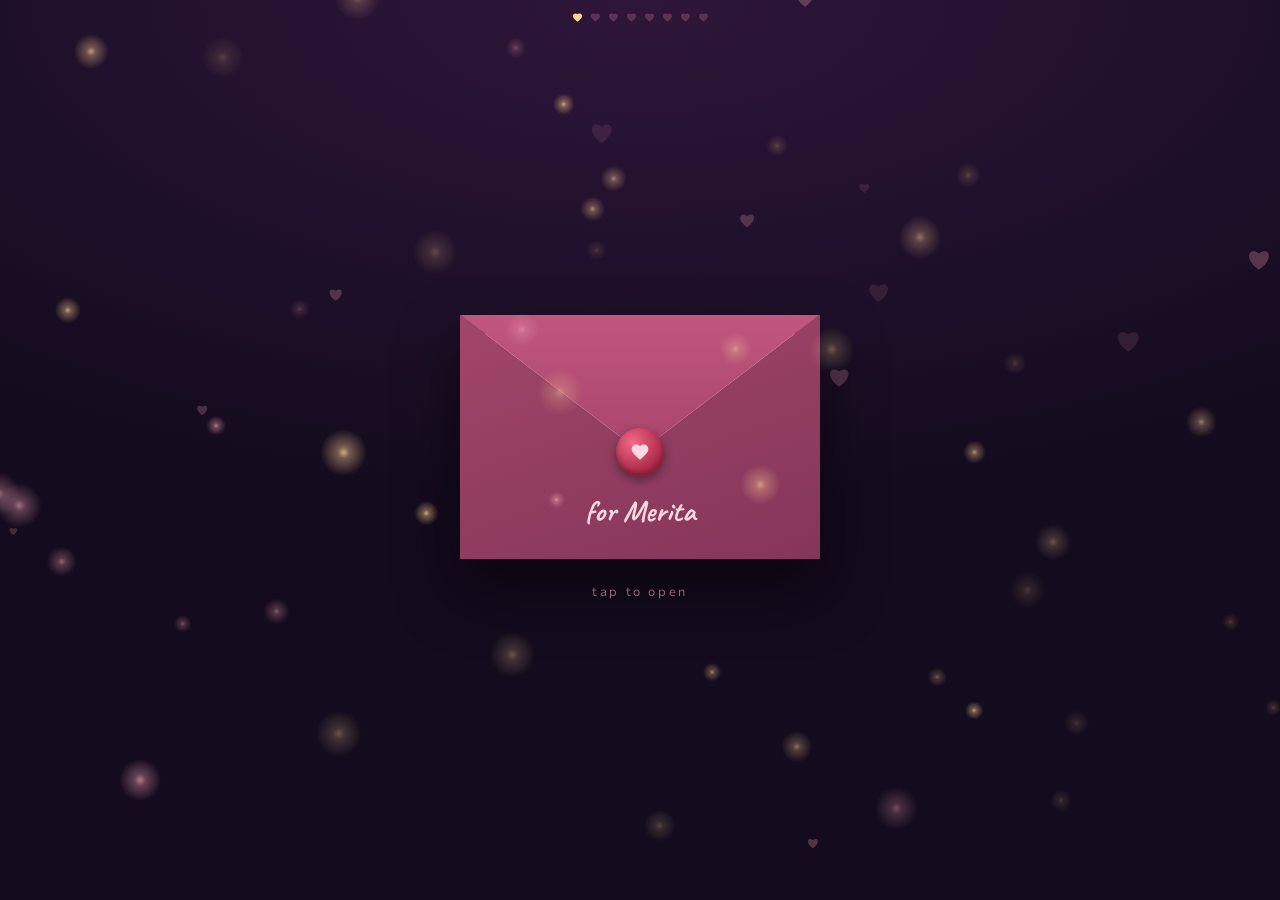
==== merita.html @ d9fd19e1 "Add /merita path with robots and crawler restrictions" ====
﻿<!doctype html>
<html lang="en">
<head>
  <meta charset="utf-8">
  <meta name="viewport" content="width=device-width,initial-scale=1,viewport-fit=cover">
  <meta name="robots" content="noindex, nofollow, noarchive, nosnippet, noimageindex">
  <meta name="googlebot" content="noindex, nofollow, noarchive, nosnippet, noimageindex">
<title>For Merita</title>
<meta name="claude:viewport-fit-sides" content="cover">
<link rel="preconnect" href="https://fonts.googleapis.com">
<link rel="preconnect" href="https://fonts.gstatic.com" crossorigin>
<link rel="stylesheet" href="https://fonts.googleapis.com/css2?family=Caveat:wght@500;700&family=Nunito:wght@400;600&family=Pinyon+Script&display=swap">
<style>
/* Layout: one full-height night stage with four cross-fading scenes (sealed envelope, handwritten letter, candle, heart of stars) under a single particle canvas. Committed to one dark look on purpose. */
:root{
  color-scheme: dark;
  --night:#140b1e;
  --plum:#2e1639;
  --rose:#f4a6ba;
  --wine:#8c3b5c;
  --blush:#fde9ec;
  --gold:#ffd493;
  --ember:#ff9a5c;
  --ink:#4b2742;
  --script:'Pinyon Script','Snell Roundhand','Apple Chancery',cursive;
  --hand:'Caveat','Segoe Print','Bradley Hand',cursive;
  --ui:'Nunito',system-ui,-apple-system,'Segoe UI',sans-serif;
}
*,*::before,*::after{box-sizing:border-box}
html,body{height:100%}
body{
  margin:0;overflow:hidden;
  background-color:var(--night);
  background-image:radial-gradient(120% 80% at 50% 0%,var(--plum),transparent 70%);
  color:var(--blush);font-family:var(--ui);
  padding-left:max(16px,env(safe-area-inset-left,0px));
  padding-right:max(16px,env(safe-area-inset-right,0px));
  -webkit-font-smoothing:antialiased;-webkit-tap-highlight-color:transparent;
}
.stage{position:relative;height:100%}
#sky{position:fixed;inset:0;width:100%;height:100%;pointer-events:none;z-index:5}

.scene{
  position:absolute;inset:0;z-index:2;display:flex;flex-direction:column;
  overflow-x:hidden;overflow-y:auto;
  opacity:0;visibility:hidden;transition:opacity .9s ease,visibility 0s .9s;
}
.scene.on{opacity:1;visibility:visible;transition:opacity .9s ease .25s,visibility 0s}
.wrap{margin:auto;width:100%;max-width:520px;display:flex;flex-direction:column;align-items:center;gap:24px;padding-block:44px 28px;text-align:center}

button{font:inherit;color:inherit}
.btn{
  font:600 15px var(--ui);letter-spacing:.06em;
  padding:14px 28px;border-radius:999px;cursor:pointer;
  border:1px solid var(--gold);background:rgba(255,212,147,.08);color:var(--gold);
  transition:background .25s,transform .25s;
}
.btn:hover{background:rgba(255,212,147,.2);transform:translateY(-1px)}
.btn:focus-visible,.env:focus-visible,.cake:focus-visible{outline:2px solid var(--rose);outline-offset:4px}
.hint{margin:0;font:400 13px var(--ui);letter-spacing:.2em;color:rgba(244,166,186,.8);animation:breathe 3s ease-in-out infinite}

/* ---------- scene 1: envelope ---------- */
.env{
  --w:min(80vw,360px);
  position:relative;width:var(--w);height:calc(var(--w)*.68);
  border:0;padding:0;background:none;cursor:pointer;
  perspective:900px;isolation:isolate;animation:bob 5s ease-in-out infinite;
}
.env>*{position:absolute;display:block}
.env-back{inset:0;background:#6e2a48;border-radius:6px;box-shadow:0 30px 60px rgba(0,0,0,.55)}
.env-paper{
  left:7%;right:7%;top:6%;bottom:6%;background:var(--blush);border-radius:4px;
  display:grid!important;place-items:center;
  transition:transform 1s cubic-bezier(.3,.7,.2,1) .55s;
}
.env-paper svg{width:30px;height:30px;fill:var(--rose);opacity:.8}
.env-pocket{inset:0;background:linear-gradient(160deg,#a14668,#84365a);clip-path:polygon(0 0,50% 56%,100% 0,100% 100%,0 100%)}
.env-flap{
  left:0;right:0;top:0;height:56%;z-index:3;
  background:linear-gradient(#c0577f,#a8446b);
  clip-path:polygon(0 0,100% 0,50% 100%);
  transform-origin:top;
  transition:transform .8s cubic-bezier(.5,0,.2,1),z-index 0s .4s;
}
.env .seal{
  left:50%;top:56%;width:48px;height:48px;margin:-24px 0 0 -24px;border-radius:50%;z-index:4;
  background:radial-gradient(circle at 35% 30%,#ef6a86,#a82547 70%);
  box-shadow:0 4px 10px rgba(0,0,0,.4),inset 0 -3px 5px rgba(0,0,0,.25);
  display:grid;place-items:center;animation:beat 2.2s ease-in-out infinite;
  transition:opacity .4s,scale .4s;
}
.seal svg{width:20px;height:20px;fill:#ffd9df}
.env .env-to{left:0;right:0;bottom:12%;z-index:4;text-align:center;font:700 30px var(--hand);color:#ffd9e1;transition:opacity .4s}
.env.open{animation:none}
.env.open .env-flap{transform:rotateX(180deg);z-index:-1}
.env.open .env-paper{transform:translateY(-62%)}
.env.open .seal{opacity:0;scale:.3;animation:none}
.env.open .env-to{opacity:0}

/* ---------- scene 2: letter ---------- */
.paper{
  position:relative;width:min(100%,470px);padding:36px 28px 30px;text-align:left;
  background:var(--blush);color:var(--ink);border-radius:3px;transform:rotate(-1.2deg);
  box-shadow:0 24px 60px rgba(0,0,0,.5),inset 0 0 60px rgba(244,166,186,.25);
}
.paper::before,.paper::after{content:"";position:absolute;top:-11px;width:76px;height:22px;background:rgba(244,166,186,.6)}
.paper::before{left:-8px;transform:rotate(-34deg)}
.paper::after{right:-8px;transform:rotate(34deg)}
.hb{margin:0;font:700 clamp(24px,6.5vw,30px) var(--hand);color:var(--wine)}
.name{margin:0 0 14px;font:400 clamp(58px,17vw,88px)/1.05 var(--script);color:var(--wine)}
.name span{display:inline-block;padding-right:.1em}
.line{margin:0 0 6px;font:500 clamp(21px,5.6vw,25px)/1.42 var(--hand)}
.sign{margin:14px 0 0;text-align:right;font:700 clamp(24px,6.4vw,29px) var(--hand);color:var(--wine)}
.on .hb{animation:ink 1s ease .3s both}
.on .name span{animation:wipe 2.2s ease .6s both}
.on .line{animation:ink .9s ease both;animation-delay:calc(2.2s + var(--i)*1s)}
.on .sign{animation:ink 1s ease both;animation-delay:calc(2.2s + var(--n)*1s)}
.on #toCake{animation:show 1s ease both;animation-delay:calc(3.4s + var(--n)*1s)}
.letter.skip,.letter.skip *{animation-duration:0s!important;animation-delay:0s!important}

/* ---------- lock screen, progress hearts, bunting, love meter, open-when letters ---------- */
.ttl.sm{font-size:clamp(34px,9.5vw,50px)}
.lockenv{width:min(54vw,190px);animation:bob 5s ease-in-out infinite;filter:drop-shadow(0 18px 24px rgba(0,0,0,.5))}
.lockenv svg{display:block;width:100%;height:auto;overflow:visible}
.lockenv .lseal{transform-box:fill-box;transform-origin:center;animation:beat 2.2s ease-in-out infinite}
.cd{display:grid;grid-template-columns:repeat(4,minmax(0,1fr));gap:10px;width:100%;max-width:400px}
.cd div{display:flex;flex-direction:column;align-items:center;gap:4px;padding:12px 4px 10px;border:1px solid rgba(255,212,147,.45);border-radius:10px;background:rgba(255,212,147,.06)}
.cd b{font:700 clamp(34px,10vw,46px)/1 var(--hand);color:var(--gold);font-variant-numeric:tabular-nums}
.cd b.pop{animation:pop .35s ease}
.cd small{font:600 10px var(--ui);letter-spacing:.22em;text-transform:uppercase;color:var(--rose)}
.on#s0 .cd{animation:rise 1s ease .6s both}
.on#s0 .sub2{animation:ink 1s ease .4s both}

.prog{position:fixed;left:0;right:0;top:calc(env(safe-area-inset-top,0px) + 12px);z-index:6;display:flex;justify-content:center;gap:7px;pointer-events:none}
.prog svg{width:11px;height:11px;fill:rgba(244,166,186,.22);transition:fill .5s}
.prog svg.done{fill:var(--rose)}
.prog svg.cur{fill:var(--gold);animation:beat 1.8s ease-in-out infinite}

.bunting{position:relative;display:flex;justify-content:center;width:100%;padding-top:6px}
.bunting::before{content:"";position:absolute;left:4%;right:4%;top:6px;height:1px;background:rgba(253,233,236,.4)}
.bunting span{
  width:min(6.2vw,30px);aspect-ratio:.9;display:grid;place-items:start center;padding-top:3px;
  font:700 clamp(11px,3vw,15px) var(--ui);color:var(--night);
  clip-path:polygon(0 0,100% 0,50% 100%);transform-origin:50% 0;
}
.bunting span:nth-child(3n+1){background:#f4a6ba}
.bunting span:nth-child(3n+2){background:#ffd493}
.bunting span:nth-child(3n){background:#e9708f}
.bunting span.sp{width:min(3vw,14px);background:none!important}
.on .bunting span{animation:drop .8s ease both,sway 4s ease-in-out infinite;animation-delay:calc(var(--i)*.07s),calc(var(--i)*-.3s)}

.meter{width:min(58vw,230px);border:0;background:none;padding:0;cursor:pointer;touch-action:none;user-select:none;-webkit-user-select:none;-webkit-touch-callout:none}
.meter:focus-visible,.mini:focus-visible,.dcard:focus-visible{outline:2px solid var(--rose);outline-offset:4px}
.meter svg{display:block;width:100%;height:auto;filter:drop-shadow(0 0 18px rgba(244,166,186,.35));animation:beat 2.4s ease-in-out infinite}
.meter.hold svg{animation:beat .5s ease-in-out infinite;filter:drop-shadow(0 0 30px rgba(244,166,186,.7))}
.pct{margin:0;font:700 clamp(40px,12vw,52px)/1 var(--hand);color:var(--gold);font-variant-numeric:tabular-nums}
#to8,#to7b{animation:show 1s ease both}

.letters{display:flex;flex-wrap:wrap;gap:14px;justify-content:center;width:100%;padding-top:min(22vw,90px)}
.mini{display:flex;flex-direction:column;align-items:center;gap:12px;width:min(54vw,210px);border:0;background:none;padding:0;cursor:pointer;perspective:600px}
.mini .e{position:relative;display:block;width:100%;aspect-ratio:1.4;background:#8c3b5c;border-radius:4px;box-shadow:0 10px 22px rgba(0,0,0,.45);animation:wob 3.4s ease-in-out infinite;animation-delay:calc(var(--k)*.5s)}
.mini.open .e{animation:none}
.mini .e::before{content:"";position:absolute;inset:0;border-radius:4px;background:linear-gradient(160deg,#a14668,#84365a);clip-path:polygon(0 0,50% 55%,100% 0,100% 100%,0 100%)}
.mini .fl{position:absolute;left:0;right:0;top:0;height:55%;background:#c0577f;clip-path:polygon(0 0,100% 0,50% 100%);transform-origin:top;transition:transform .6s ease;z-index:1}
.mini .fl::after{content:"";position:absolute;left:50%;top:70%;width:22px;height:22px;margin-left:-11px;border-radius:50%;background:#e04669}
.mini.open .fl{transform:rotateX(180deg);z-index:-1}
.mini .lb{font:700 clamp(24px,6.6vw,30px)/1.1 var(--hand);color:var(--rose);text-align:center}
.mini.open .lb{color:var(--gold)}
.note{width:min(100%,420px);min-height:96px;display:grid;place-items:center;padding:18px 20px;background:var(--blush);color:var(--ink);border-radius:3px;font:700 clamp(21px,5.6vw,25px)/1.3 var(--hand);transform:rotate(-1deg);box-shadow:0 16px 36px rgba(0,0,0,.4);transition:opacity .35s ease}
.note.off{opacity:0}

.doodle{display:block;width:34px;margin:6px 0 0 auto}
.doodle path{fill:none;stroke:var(--wine);stroke-width:2;stroke-linecap:round;stroke-linejoin:round;stroke-dasharray:1;stroke-dashoffset:1}
.on .doodle path{animation:draw 1.6s ease both;animation-delay:calc(3s + var(--n)*1s)}

@keyframes pop{40%{transform:scale(1.18)}}
@keyframes draw{to{stroke-dashoffset:0}}
@keyframes drop{from{opacity:0;translate:0 -26px}to{opacity:1;translate:0 0}}
@keyframes sway{0%,100%{transform:rotate(-5deg)}50%{transform:rotate(5deg)}}

/* ---------- scene 6: reasons deck ---------- */
.ttl{margin:0;font:400 clamp(40px,11vw,58px)/1.1 var(--script);color:var(--blush);text-shadow:0 0 24px rgba(244,166,186,.5);text-wrap:balance}
.on .ttl{animation:ink 1s ease .2s both}
.deck{position:relative;width:min(82vw,330px);height:min(54vw,210px);min-height:180px}
.dcard{
  position:absolute;inset:0;display:grid;place-items:center;padding:24px;border:0;cursor:pointer;text-align:center;
  background:var(--blush);color:var(--ink);border-radius:6px;box-shadow:0 14px 34px rgba(0,0,0,.45);
  font:700 clamp(24px,6.6vw,30px)/1.25 var(--hand);
  transform:rotate(var(--r));transition:transform .7s cubic-bezier(.4,.1,.3,1),opacity .7s ease;
}
.dcard small{position:absolute;top:12px;left:16px;font:600 12px var(--ui);letter-spacing:.18em;color:var(--wine)}
.dcard.gone{transform:translate(130%,-12%) rotate(26deg);opacity:0;pointer-events:none}
#to7{animation:show 1s ease both}
.sub2{margin:0;font:500 clamp(22px,6vw,26px) var(--hand);color:var(--rose)}

/* ---------- scene 3: candle ---------- */
.warm{position:absolute;inset:0;z-index:-1;pointer-events:none;background:radial-gradient(circle at 50% 50%,rgba(255,190,110,.2),transparent 55%);transition:opacity 1.6s ease}
#s3.out .warm{opacity:0}
.msg{display:grid}
.msg>*{grid-area:1/1;margin:0;transition:opacity .9s ease}
.msg .t1{font:700 clamp(34px,9vw,44px) var(--hand);color:var(--blush)}
.msg .t2{font:700 clamp(30px,8vw,38px) var(--hand);color:var(--gold);opacity:0}
#s3.out .t1{opacity:0}
#s3.out .t2{opacity:1}
.cake{width:min(62vw,250px);border:0;padding:0;background:none;cursor:pointer;display:block}
.cake svg{display:block;width:100%;height:auto;overflow:visible}
.glow{transform-box:fill-box;transform-origin:center;animation:glowp 2.4s ease-in-out infinite;transition:opacity .5s}
.flame{transform-box:fill-box;transform-origin:50% 100%;animation:flick 1.3s ease-in-out infinite}
#s3.out .flame{animation:none;transform:scale(0);opacity:0;transition:transform .35s ease-in,opacity .35s}
#s3.out .glow{opacity:0;animation:none}
.smoke circle{opacity:0;transform-box:fill-box;transform-origin:center}
#s3.out .smoke circle{animation:smoke 2.2s ease-out forwards}
#s3.out .smoke circle:nth-child(2){animation-delay:.3s}
#s3.out .smoke circle:nth-child(3){animation-delay:.6s}
#s3.out .hint{opacity:0;animation:none}

/* ---------- scene 4: heart of stars ---------- */
.heart-space{width:100%;height:min(44vh,340px)}
.big{margin:0;font:400 clamp(46px,13vw,78px)/1.1 var(--script);color:var(--blush);text-shadow:0 0 28px rgba(244,166,186,.55);text-wrap:balance}
.sub{margin:0;font:700 clamp(26px,7vw,34px) var(--hand);color:var(--gold)}
.on .big{animation:ink 1.8s ease 4s both}
.on .sub{animation:ink 1.6s ease 5.2s both}
.on #more{animation:show 1.2s ease 6.4s both}

/* ---------- scene 5: night show ---------- */
#s5 .wrap{margin:auto auto 7vh}
#s5 .finale{
  background:linear-gradient(100deg,var(--rose) 0%,var(--blush) 30%,var(--gold) 50%,var(--blush) 70%,var(--rose) 100%);
  background-size:250% 100%;-webkit-background-clip:text;background-clip:text;
  color:transparent;-webkit-text-fill-color:transparent;text-shadow:none;
  filter:drop-shadow(0 0 18px rgba(244,166,186,.5));
}
.on#s5 .finale{animation:rise 1.6s ease .4s both,sheen 6s linear 2s infinite}
.on#s5 .sub{animation-delay:1.6s}
.moon{
  position:absolute;top:max(4vh,20px);right:max(8vw,24px);
  width:clamp(56px,15vw,86px);aspect-ratio:1;border-radius:50%;
  box-shadow:-12px 5px 0 0 var(--blush);
  filter:drop-shadow(0 0 16px rgba(253,233,236,.55));
  animation:drift 8s ease-in-out infinite;
}
.wish{margin:0;min-height:1.5em;font:500 clamp(22px,6vw,28px) var(--hand);color:var(--rose);transition:opacity .8s ease}
.wish.off{opacity:0}
@keyframes drift{50%{transform:translateY(8px) rotate(-3deg)}}

@keyframes rise{from{opacity:0;transform:translateY(10px)}to{opacity:1;transform:none}}
@keyframes sheen{from{background-position:100% 0}to{background-position:-150% 0}}
@keyframes wob{50%{transform:rotate(-2.5deg) translateY(-4px)}}
@keyframes bob{50%{transform:translateY(-8px) rotate(.5deg)}}
@keyframes beat{0%,100%{transform:scale(1)}15%{transform:scale(1.16)}30%{transform:scale(1)}45%{transform:scale(1.1)}}
@keyframes breathe{50%{opacity:.4}}
@keyframes ink{from{opacity:0;transform:translateY(8px);filter:blur(3px)}to{opacity:1;transform:none;filter:none}}
@keyframes show{from{opacity:0;visibility:hidden;transform:translateY(8px)}to{opacity:1;visibility:visible;transform:none}}
@keyframes wipe{from{clip-path:inset(-25% 100% -25% -5%)}to{clip-path:inset(-25% -10% -25% -5%)}}
@keyframes flick{0%,100%{transform:scale(1,1) rotate(-1.5deg)}25%{transform:scale(.94,1.07) rotate(2deg)}50%{transform:scale(1.04,.96) rotate(-2deg)}75%{transform:scale(.96,1.05) rotate(1deg)}}
@keyframes glowp{50%{opacity:.7;transform:scale(1.07)}}
@keyframes smoke{from{opacity:.5;transform:translateY(0) scale(.6)}to{opacity:0;transform:translateY(-80px) scale(2.2)}}

@media (prefers-reduced-motion:reduce){
  *,*::before,*::after{animation-duration:.01ms!important;animation-delay:0s!important;animation-iteration-count:1!important;transition-duration:.01ms!important;transition-delay:0s!important}
}
</style>
</head>
<body>

<div class="stage">
  <canvas id="sky"></canvas>
  <div class="prog" id="prog" aria-hidden="true" hidden></div>

  <!-- 0. locked until Mangsir 10 -->
  <section class="scene" id="s0">
    <div class="wrap">
      <div class="lockenv" aria-hidden="true">
        <svg viewBox="0 0 200 140">
          <rect x="6" y="14" width="188" height="116" rx="8" fill="#6e2a48"/>
          <path d="M6 22L100 86L194 22V122a8 8 0 0 1-8 8H14a8 8 0 0 1-8-8Z" fill="#8a3558"/>
          <path d="M6 22Q6 14 14 14H186Q194 14 194 22L100 86Z" fill="#b34a72"/>
          <g class="lseal">
            <circle cx="100" cy="82" r="17" fill="#d93a63"/>
            <path transform="translate(88 70)" fill="#ffd9df" d="M12 21.35l-1.45-1.32C5.4 15.36 2 12.28 2 8.5 2 5.42 4.42 3 7.5 3c1.74 0 3.41.81 4.5 2.09C13.09 3.81 14.76 3 16.5 3 19.58 3 22 5.42 22 8.5c0 3.78-3.4 6.86-8.55 11.54L12 21.35z"/>
          </g>
        </svg>
      </div>
      <h1 class="ttl sm" id="lockTitle">Something is waiting for you, Merita</h1>
      <div class="cd" role="timer" aria-label="Time until it opens">
        <div><b id="cdD">0</b><small>days</small></div>
        <div><b id="cdH">00</b><small>hours</small></div>
        <div><b id="cdM">00</b><small>minutes</small></div>
        <div><b id="cdS">00</b><small>seconds</small></div>
      </div>
    </div>
  </section>

  <!-- 1. sealed envelope -->
  <section class="scene" id="s1">
    <div class="wrap">
      <button class="env" id="env" type="button" aria-label="Open the letter for Merita">
        <span class="env-back"></span>
        <span class="env-paper"><svg viewBox="0 0 24 24" aria-hidden="true"><path d="M12 21.35l-1.45-1.32C5.4 15.36 2 12.28 2 8.5 2 5.42 4.42 3 7.5 3c1.74 0 3.41.81 4.5 2.09C13.09 3.81 14.76 3 16.5 3 19.58 3 22 5.42 22 8.5c0 3.78-3.4 6.86-8.55 11.54L12 21.35z"/></svg></span>
        <span class="env-pocket"></span>
        <span class="env-flap"></span>
        <span class="seal"><svg viewBox="0 0 24 24" aria-hidden="true"><path d="M12 21.35l-1.45-1.32C5.4 15.36 2 12.28 2 8.5 2 5.42 4.42 3 7.5 3c1.74 0 3.41.81 4.5 2.09C13.09 3.81 14.76 3 16.5 3 19.58 3 22 5.42 22 8.5c0 3.78-3.4 6.86-8.55 11.54L12 21.35z"/></svg></span>
        <span class="env-to">for Merita</span>
      </button>
      <p class="hint">tap to open</p>
    </div>
  </section>

  <!-- 2. handwritten letter -->
  <section class="scene" id="s2">
    <div class="wrap letter" id="letter">
      <article class="paper" id="paper">
        <p class="hb">Happy birthday,</p>
        <h1 class="name"><span>Merita</span></h1>
        <div id="lines"></div>
        <p class="sign" id="sign"></p>
        <svg class="doodle" viewBox="0 0 40 36" aria-hidden="true"><path pathLength="1" d="M20 33C5 22 2 12 8 7C13 3 19 6 20 11C21 6 27 3 32 7C38 12 35 22 20 33Z"/></svg>
      </article>
      <button class="btn" id="toCake" type="button">there's more</button>
    </div>
  </section>

  <!-- 2b. reasons deck -->
  <section class="scene" id="s6">
    <div class="wrap">
      <h2 class="ttl">Reasons I love you</h2>
      <div class="deck" id="deck"></div>
      <p class="hint" id="deckHint">tap the card</p>
      <button class="btn" id="to7" type="button" hidden>keep going</button>
    </div>
  </section>

  <!-- 2b-2. love meter -->
  <section class="scene" id="s9">
    <div class="wrap">
      <h2 class="ttl">How much do I love you?</h2>
      <button class="meter" id="meter" type="button" aria-label="Press and hold to measure">
        <svg viewBox="0 0 24 24" aria-hidden="true">
          <defs><clipPath id="hclip"><path d="M12 21.35l-1.45-1.32C5.4 15.36 2 12.28 2 8.5 2 5.42 4.42 3 7.5 3c1.74 0 3.41.81 4.5 2.09C13.09 3.81 14.76 3 16.5 3 19.58 3 22 5.42 22 8.5c0 3.78-3.4 6.86-8.55 11.54L12 21.35z"/></clipPath></defs>
          <path fill="rgba(244,166,186,.12)" d="M12 21.35l-1.45-1.32C5.4 15.36 2 12.28 2 8.5 2 5.42 4.42 3 7.5 3c1.74 0 3.41.81 4.5 2.09C13.09 3.81 14.76 3 16.5 3 19.58 3 22 5.42 22 8.5c0 3.78-3.4 6.86-8.55 11.54L12 21.35z"/>
          <rect id="mFill" x="0" y="21.6" width="24" height="24" fill="#e9708f" clip-path="url(#hclip)"/>
          <path fill="none" stroke="#ffd493" stroke-width=".4" d="M12 21.35l-1.45-1.32C5.4 15.36 2 12.28 2 8.5 2 5.42 4.42 3 7.5 3c1.74 0 3.41.81 4.5 2.09C13.09 3.81 14.76 3 16.5 3 19.58 3 22 5.42 22 8.5c0 3.78-3.4 6.86-8.55 11.54L12 21.35z"/>
        </svg>
      </button>
      <p class="pct" id="pct">0%</p>
      <p class="hint" id="mHint">press and hold the heart</p>
      <button class="btn" id="to8" type="button" hidden>keep going</button>
    </div>
  </section>

  <!-- 2b-3. open when letters -->
  <section class="scene" id="s8">
    <div class="wrap">
      <h2 class="ttl">Open when…</h2>
      <div class="letters" id="letters"></div>
      <p class="hint" id="oHint">tap the envelope</p>
      <p class="note" id="note" hidden></p>
      <button class="btn" id="to7b" type="button" hidden>make a wish</button>
    </div>
  </section>


  <!-- 3. candle -->
  <section class="scene" id="s3">
    <div class="warm"></div>
    <div class="wrap">
      <div class="bunting" id="bunting" aria-hidden="true"></div>
      <div class="msg" aria-live="polite">
        <p class="t1">Make a wish, Merita.</p>
        <p class="t2">May every bit of it come true.</p>
      </div>
      <button class="cake" id="cake" type="button" aria-label="Blow out the candle">
        <svg viewBox="0 0 240 270" aria-hidden="true">
          <defs>
            <radialGradient id="glow"><stop offset="0" stop-color="#ffd493" stop-opacity=".9"/><stop offset=".4" stop-color="#ff9a5c" stop-opacity=".35"/><stop offset="1" stop-color="#ff9a5c" stop-opacity="0"/></radialGradient>
            <linearGradient id="flameg" x1="0" y1="1" x2="0" y2="0"><stop offset="0" stop-color="#ff9a5c"/><stop offset=".6" stop-color="#ffd493"/><stop offset="1" stop-color="#fff3d1"/></linearGradient>
          </defs>
          <circle class="glow" cx="120" cy="40" r="46" fill="url(#glow)"/>
          <ellipse cx="120" cy="246" rx="106" ry="13" fill="#fde9ec" opacity=".92"/>
          <rect x="32" y="164" width="176" height="76" rx="12" fill="#e5809e"/>
          <rect x="32" y="206" width="176" height="9" fill="#b85378"/>
          <g fill="#fde9ec">
            <circle cx="46" cy="228" r="2.6"/><circle cx="62" cy="228" r="2.6"/><circle cx="78" cy="228" r="2.6"/><circle cx="94" cy="228" r="2.6"/><circle cx="110" cy="228" r="2.6"/>
            <circle cx="126" cy="228" r="2.6"/><circle cx="142" cy="228" r="2.6"/><circle cx="158" cy="228" r="2.6"/><circle cx="174" cy="228" r="2.6"/><circle cx="190" cy="228" r="2.6"/>
          </g>
          <rect x="32" y="158" width="176" height="10" fill="#fde9ec"/>
          <g fill="#fde9ec">
            <circle cx="41" cy="168" r="9"/><circle cx="59" cy="168" r="9"/><circle cx="77" cy="168" r="9"/><circle cx="95" cy="168" r="9"/><circle cx="113" cy="168" r="9"/>
            <circle cx="131" cy="168" r="9"/><circle cx="149" cy="168" r="9"/><circle cx="167" cy="168" r="9"/><circle cx="185" cy="168" r="9"/><circle cx="203" cy="168" r="9"/>
          </g>
          <rect x="60" y="112" width="120" height="54" rx="10" fill="#f6b9c9"/>
          <rect x="60" y="108" width="120" height="8" fill="#fde9ec"/>
          <g fill="#fde9ec">
            <circle cx="68" cy="116" r="8"/><circle cx="84" cy="116" r="8"/><circle cx="100" cy="116" r="8"/><circle cx="116" cy="116" r="8"/>
            <circle cx="132" cy="116" r="8"/><circle cx="148" cy="116" r="8"/><circle cx="164" cy="116" r="8"/>
          </g>
          <rect x="113" y="64" width="14" height="46" rx="3" fill="#ffd493"/>
          <g fill="#f4a6ba"><rect x="113" y="74" width="14" height="5"/><rect x="113" y="86" width="14" height="5"/><rect x="113" y="98" width="14" height="5"/></g>
          <rect x="119" y="58" width="2" height="8" fill="#4b2742"/>
          <g class="flame" id="flame">
            <path d="M120 20C128 32 131 44 120 57C109 44 112 32 120 20Z" fill="url(#flameg)"/>
            <path d="M120 36C124 43 124 50 120 55C116 50 116 43 120 36Z" fill="#fff6df"/>
          </g>
          <g class="smoke" fill="#fde9ec"><circle cx="118" cy="50" r="5"/><circle cx="123" cy="48" r="4"/><circle cx="120" cy="52" r="6"/></g>
        </svg>
      </button>
      <p class="hint">tap the flame to blow it out</p>
    </div>
  </section>

  <!-- 4. heart of stars -->
  <section class="scene" id="s4">
    <div class="wrap">
      <div class="heart-space" aria-hidden="true"></div>
      <h2 class="big">Happy Birthday, Merita</h2>
      <p class="sub">I love you, always.</p>
      <button class="btn" id="more" type="button">one more surprise</button>
    </div>
  </section>

  <!-- 5. night show -->
  <section class="scene" id="s5">
    <div class="moon" aria-hidden="true"></div>
    <div class="wrap">
      <h2 class="big finale">Merita</h2>
      <p class="sub">Here's to another year of you.</p>
      <p class="wish off" id="wish" aria-live="polite"></p>
      <p class="hint">tap the sky</p>
    </div>
  </section>
</div>

<script>
(function () {
  /* Edit the words here. */
  var FROM = 'Narayan';
  var LETTER = [
    'Today is all yours: every candle, every slice, every wish.',
    'You make ordinary days feel like something I want to keep.',
    'Thank you for your smile, your patience, and for being so completely you.',
    "I hope this year is gentle with you and gives you everything you've been hoping for.",
    "I'd choose this ordinary, wonderful us a thousand times over.",
    "I'm really glad it's you."
  ];

  var $ = function (s) { return document.querySelector(s); };
  var reduce = window.matchMedia && matchMedia('(prefers-reduced-motion: reduce)').matches;
  var scenes = Array.prototype.slice.call(document.querySelectorAll('.scene'));
  var timers = [];
  function later(fn, ms) { timers.push(setTimeout(fn, ms)); }
  function clearT() { timers.forEach(clearTimeout); timers = []; }

  /* letter text */
  var linesEl = $('#lines');
  LETTER.forEach(function (t, i) {
    var p = document.createElement('p');
    p.className = 'line';
    p.style.setProperty('--i', i);
    p.textContent = t;
    linesEl.appendChild(p);
  });
  $('#sign').textContent = 'with all my love, ' + FROM;
  $('#letter').style.setProperty('--n', LETTER.length);
  $('#paper').addEventListener('click', function () { $('#letter').classList.add('skip'); });

  /* ---------- canvas ---------- */
  var cv = $('#sky'), cx = cv.getContext('2d');
  var W = 0, H = 0, DPR = 1;
  var flies = [], bits = [], con = null, ahearts = [];
  var PALETTE = ['#f4a6ba', '#fde9ec', '#ffd493', '#e9708f', '#ff9a5c'];

  function sprite(rgb) {
    var c = document.createElement('canvas'); c.width = c.height = 64;
    var g = c.getContext('2d'), gr = g.createRadialGradient(32, 32, 0, 32, 32, 32);
    gr.addColorStop(0, 'rgba(' + rgb + ',1)');
    gr.addColorStop(0.25, 'rgba(' + rgb + ',.5)');
    gr.addColorStop(1, 'rgba(' + rgb + ',0)');
    g.fillStyle = gr; g.fillRect(0, 0, 64, 64);
    return c;
  }
  var goldSpr = sprite('255,212,147'), roseSpr = sprite('244,166,186');

  function resize() {
    DPR = Math.min(window.devicePixelRatio || 1, 2);
    W = window.innerWidth; H = window.innerHeight;
    cv.width = Math.round(W * DPR); cv.height = Math.round(H * DPR);
    cx.setTransform(DPR, 0, 0, DPR, 0, 0);
  }
  function initFlies() {
    ahearts = [];
    for (var h = 0; h < (reduce ? 4 : 12); h++) {
      ahearts.push({
        x: Math.random() * W, y: Math.random() * H, s: 5 + Math.random() * 9,
        v: 0.25 + Math.random() * 0.4, a: 0.1 + Math.random() * 0.18, ph: Math.random() * 6.28
      });
    }
    flies = [];
    var n = reduce ? 14 : Math.round(Math.min(46, (W * H) / 16000));
    for (var i = 0; i < n; i++) {
      flies.push({
        x: Math.random() * W, y: Math.random() * H, r: 1.2 + Math.random() * 2.2,
        vx: (Math.random() - 0.5) * 0.15, vy: -0.05 - Math.random() * 0.2,
        ph: Math.random() * 6.28, sp: 0.4 + Math.random() * 0.9,
        spr: Math.random() < 0.7 ? goldSpr : roseSpr
      });
    }
  }

  function burst(x, y, n, kind) {
    for (var i = 0; i < n; i++) {
      var a = Math.random() * Math.PI * 2, sp = 2 + Math.random() * 5;
      bits.push({
        x: x, y: y, vx: Math.cos(a) * sp, vy: Math.sin(a) * sp - 3,
        rot: Math.random() * 6.28, vr: (Math.random() - 0.5) * 0.2,
        s: 6 + Math.random() * 9, life: 0, max: 140 + Math.random() * 100,
        kind: kind || (Math.random() < 0.45 ? 'heart' : 'petal'),
        col: PALETTE[Math.floor(Math.random() * PALETTE.length)],
        sway: Math.random() * 6.28
      });
    }
  }
  function heartPath(s) {
    cx.beginPath();
    cx.moveTo(0, s * 0.9);
    cx.bezierCurveTo(-s * 1.2, s * 0.1, -s * 0.8, -s * 0.9, 0, -s * 0.35);
    cx.bezierCurveTo(s * 0.8, -s * 0.9, s * 1.2, s * 0.1, 0, s * 0.9);
    cx.closePath();
  }
  function drawBits(dt) {
    for (var i = bits.length - 1; i >= 0; i--) {
      var b = bits[i]; b.life += dt;
      if (b.life > b.max) { bits.splice(i, 1); continue; }
      b.vx *= Math.pow(0.985, dt); b.vy += 0.07 * dt; if (b.vy > 2.2) b.vy = 2.2;
      b.x += (b.vx + Math.sin(b.life * 0.05 + b.sway) * 0.5) * dt;
      b.y += b.vy * dt; b.rot += b.vr * dt;
      var f = b.life / b.max, a = f > 0.7 ? 1 - (f - 0.7) / 0.3 : 1;
      cx.save(); cx.globalAlpha = Math.max(0, a);
      cx.translate(b.x, b.y); cx.rotate(b.rot); cx.fillStyle = b.col;
      if (b.kind === 'heart') heartPath(b.s * 0.8);
      else if (b.kind === 'conf') { cx.beginPath(); cx.rect(-b.s * 0.3, -b.s * 0.5, b.s * 0.6, b.s); }
      else { cx.beginPath(); cx.ellipse(0, 0, b.s * 0.5, b.s, 0, 0, 6.2832); }
      cx.fill(); cx.restore();
    }
  }

  /* heart constellation */
  var N = 30, STEP = 0.11;
  function clamp(v) { return v < 0 ? 0 : v > 1 ? 1 : v; }
  function layoutCon() {
    var el = $('.heart-space'); if (!el || !con) return;
    var r = el.getBoundingClientRect(), pts = [], i;
    for (i = 0; i < N; i++) {
      var th = (i / N) * Math.PI * 2;
      pts.push([16 * Math.pow(Math.sin(th), 3),
        -(13 * Math.cos(th) - 5 * Math.cos(2 * th) - 2 * Math.cos(3 * th) - Math.cos(4 * th))]);
    }
    var minx = 1e9, maxx = -1e9, miny = 1e9, maxy = -1e9;
    pts.forEach(function (p) {
      minx = Math.min(minx, p[0]); maxx = Math.max(maxx, p[0]);
      miny = Math.min(miny, p[1]); maxy = Math.max(maxy, p[1]);
    });
    var sc = Math.min(r.width / (maxx - minx), r.height / (maxy - miny)) * 0.9;
    var cxm = r.left + r.width / 2, cym = r.top + r.height / 2;
    var ox = cxm - ((minx + maxx) / 2) * sc, oy = cym - ((miny + maxy) / 2) * sc;
    con.pts = pts.map(function (p) { return [ox + p[0] * sc, oy + p[1] * sc]; });
    con.cc = [cxm, cym];
  }
  function startCon() {
    var bg = [];
    for (var i = 0; i < 40; i++) bg.push({ x: Math.random() * W, y: Math.random() * H, d: Math.random() * 4, r: 0.8 + Math.random() * 1.4, ph: Math.random() * 6 });
    con = { t0: performance.now() / 1000 - (reduce ? 10 : 0), bg: bg, pts: [], cc: [W / 2, H / 3] };
    layoutCon();
  }
  function drawCon(t) {
    if (!con || !con.pts.length) return;
    var el = t - con.t0, i;
    cx.save();
    var b = 1 + 0.016 * Math.sin(el * 2.4);
    cx.translate(con.cc[0], con.cc[1]); cx.scale(b, b); cx.translate(-con.cc[0], -con.cc[1]);
    var rg = clamp((el - 1.5) / 1.5), rmax = Math.min(W, H) * 0.5;
    cx.lineWidth = 1.5; cx.strokeStyle = '#f4a6ba';
    for (i = 0; i < 3; i++) {
      var rp = (el * 0.3 + i / 3) % 1;
      cx.globalAlpha = (1 - rp) * 0.22 * rg;
      cx.beginPath(); cx.arc(con.cc[0], con.cc[1], 30 + rp * rmax, 0, 6.2832); cx.stroke();
    }
    con.bg.forEach(function (s) {
      var a = clamp((el - s.d) / 1) * (0.25 + 0.5 * (0.5 + 0.5 * Math.sin(t * 1.5 + s.ph)));
      cx.globalAlpha = a; cx.fillStyle = '#fff6e0';
      cx.beginPath(); cx.arc(s.x, s.y, s.r, 0, 6.2832); cx.fill();
    });
    cx.globalAlpha = 1; cx.lineWidth = 1; cx.strokeStyle = 'rgba(255,212,147,.55)';
    for (i = 0; i < N; i++) {
      var p = clamp((el - (i * STEP + 0.15)) / 0.35);
      if (p <= 0) continue;
      var a0 = con.pts[i], b0 = con.pts[(i + 1) % N];
      cx.beginPath(); cx.moveTo(a0[0], a0[1]);
      cx.lineTo(a0[0] + (b0[0] - a0[0]) * p, a0[1] + (b0[1] - a0[1]) * p);
      cx.stroke();
    }
    for (i = 0; i < N; i++) {
      var q = clamp((el - i * STEP) / 0.4);
      if (q <= 0) continue;
      var tw = 0.75 + 0.25 * Math.sin(t * 2 + i * 1.7), s = (10 + (i % 3) * 3) * q * tw, pt = con.pts[i];
      cx.globalAlpha = q; cx.drawImage(goldSpr, pt[0] - s, pt[1] - s, s * 2, s * 2);
      cx.fillStyle = '#fff6e0'; cx.beginPath(); cx.arc(pt[0], pt[1], 1.6 * q, 0, 6.2832); cx.fill();
    }
    cx.restore(); cx.globalAlpha = 1;
  }

  var last = performance.now();
  function frame(now) {
    var dt = Math.min(50, now - last) / 16.67; last = now;
    var t = now / 1000;
    cx.clearRect(0, 0, W, H);
    for (var i = 0; i < flies.length; i++) {
      var f = flies[i];
      f.x += f.vx * dt + Math.sin(t * 0.5 + f.ph) * 0.12 * dt; f.y += f.vy * dt;
      if (f.y < -20) { f.y = H + 20; f.x = Math.random() * W; }
      if (f.x < -20) f.x = W + 20; if (f.x > W + 20) f.x = -20;
      var s = f.r * 7;
      cx.globalAlpha = 0.2 + 0.6 * (0.5 + 0.5 * Math.sin(t * f.sp + f.ph));
      cx.drawImage(f.spr, f.x - s, f.y - s, s * 2, s * 2);
    }
    for (var j = 0; j < ahearts.length; j++) {
      var ah = ahearts[j]; ah.y -= ah.v * dt;
      if (ah.y < -30) { ah.y = H + 30; ah.x = Math.random() * W; }
      cx.save(); cx.translate(ah.x + Math.sin(t * 0.6 + ah.ph) * 14, ah.y);
      cx.globalAlpha = ah.a; cx.fillStyle = '#f4a6ba'; heartPath(ah.s); cx.fill(); cx.restore();
    }
    cx.globalAlpha = 1;
    meterTick(dt);
    drawShow(dt, t); drawCon(t); drawBits(dt);
    requestAnimationFrame(frame);
  }

  /* night show: fireworks, shooting stars, sky lanterns */
  var rockets = [], sparks = [], shoots = [], lanterns = [], stars = [], balloons = [];
  var show5 = false, showA = 0, tRock = 0, tShoot = 0, tLant = 0, tBal = 0, rocketCount = 0;
  var WISHES = [
    'May you laugh until your cheeks hurt.',
    'May every plan you make come true.',
    'May you always feel as loved as you are.',
    'May this year be your brightest yet.',
    'I will be right here for every birthday after this one.'
  ];
  var wi = 0;
  function cycleWish() {
    var w = $('#wish'); if (!w) return;
    w.classList.add('off');
    later(function () {
      w.textContent = WISHES[wi++ % WISHES.length];
      w.classList.remove('off');
      later(cycleWish, 3800);
    }, 800);
  }
  var BALLOONCOL = ['#e9708f', '#f4a6ba', '#ffd493', '#c0577f', '#ff9a5c'];
  function spawnBalloon(initial) {
    balloons.push({
      x: W * (0.06 + Math.random() * 0.88), y: initial ? H * (0.5 + Math.random() * 0.5) : H + 70,
      s: 20 + Math.random() * 14, vy: 0.45 + Math.random() * 0.5, ph: Math.random() * 6.28,
      col: BALLOONCOL[Math.floor(Math.random() * BALLOONCOL.length)]
    });
  }
  function confettiRain(n) {
    for (var i = 0; i < n; i++) {
      bits.push({
        x: Math.random() * W, y: -10 - Math.random() * H * 0.5, vx: (Math.random() - 0.5) * 1.2, vy: 0.5 + Math.random(),
        rot: Math.random() * 6.28, vr: (Math.random() - 0.5) * 0.25, s: 6 + Math.random() * 6,
        life: 0, max: 300 + Math.random() * 120, kind: 'conf',
        col: PALETTE[Math.floor(Math.random() * PALETTE.length)], sway: Math.random() * 6.28
      });
    }
  }
  var SPARKCOL = ['255,212,147', '244,166,186', '253,233,236', '255,154,92', '233,112,143'];

  function spawnLantern(initial) {
    lanterns.push({
      x: Math.random() * W, y: initial ? H * (0.45 + Math.random() * 0.55) : H + 40,
      s: 12 + Math.random() * 12, vy: 0.25 + Math.random() * 0.35,
      ph: Math.random() * 6.28, sp: 0.4 + Math.random() * 0.5
    });
  }
  function launch(heart) {
    var x = heart ? W / 2 : W * (0.12 + Math.random() * 0.76);
    var ty = H * (heart ? 0.26 : 0.12 + Math.random() * 0.33);
    rockets.push({
      x: x, y: H + 8, vy: -Math.sqrt(2 * 0.14 * (H - ty)), heart: heart,
      col: SPARKCOL[Math.floor(Math.random() * SPARKCOL.length)]
    });
  }
  function explode(x, y, heart, rgb) {
    var k = Math.max(0.7, Math.min(1.4, Math.min(W, H) / 420));
    var col = rgb || SPARKCOL[Math.floor(Math.random() * SPARKCOL.length)];
    var n = heart ? 52 : 72, i;
    for (i = 0; i < n; i++) {
      var vx, vy, g = 0.035;
      if (heart) {
        var th = (i / n) * Math.PI * 2;
        vx = 16 * Math.pow(Math.sin(th), 3) * 0.2 * k;
        vy = -(13 * Math.cos(th) - 5 * Math.cos(2 * th) - 2 * Math.cos(3 * th) - Math.cos(4 * th)) * 0.2 * k;
        g = 0.008;
      } else {
        var an = Math.random() * 6.2832, sp = (1.2 + Math.random() * 2.4) * k;
        vx = Math.cos(an) * sp; vy = Math.sin(an) * sp;
      }
      sparks.push({ x: x, y: y, vx: vx, vy: vy, g: g, life: 0, max: 70 + Math.random() * 40, col: col });
    }
  }
  function startShow() {
    rockets = []; sparks = []; shoots = []; lanterns = []; balloons = []; stars = [];
    tRock = 0.5; tShoot = 2.5; tLant = 0.5; tBal = 1; rocketCount = 0;
    for (var i = 0; i < 6; i++) spawnLantern(true);
    for (i = 0; i < 4; i++) spawnBalloon(true);
    for (i = 0; i < 90; i++) stars.push({ x: Math.random() * W, y: Math.random() * H * 0.75, r: 0.6 + Math.random() * 1.3, ph: Math.random() * 6.28, sp: 0.8 + Math.random() * 1.6 });
    confettiRain(reduce ? 20 : 90);
    if (!reduce) launch(true);
  }
  function drawShow(dt, t) {
    var sec = dt / 60, i;
    showA = Math.max(0, Math.min(1, showA + (show5 ? 1 : -1) * sec * 1.5));
    if (!show5 && showA === 0) {
      if (lanterns.length || sparks.length || rockets.length || shoots.length || stars.length || balloons.length) { lanterns = []; sparks = []; rockets = []; shoots = []; stars = []; balloons = []; }
      return;
    }
    for (i = 0; i < stars.length; i++) {
      var st = stars[i];
      cx.globalAlpha = showA * (0.15 + 0.65 * (0.5 + 0.5 * Math.sin(t * st.sp + st.ph)));
      cx.fillStyle = '#fff6e0';
      cx.beginPath(); cx.arc(st.x, st.y, st.r, 0, 6.2832); cx.fill();
    }
    if (show5) {
      if (!reduce) {
        tRock -= sec;
        if (tRock <= 0) { rocketCount++; launch(rocketCount % 5 === 0); tRock = 0.7 + Math.random() * 1.1; }
        tShoot -= sec;
        if (tShoot <= 0) {
          shoots.push({ x: W * (0.3 + Math.random() * 0.7), y: H * Math.random() * 0.35, vx: -9, vy: 4.5, life: 0, max: 45 });
          tShoot = 3 + Math.random() * 3;
        }
      }
      tLant -= sec;
      if (tLant <= 0 && lanterns.length < 12) { spawnLantern(false); tLant = 1.2 + Math.random() * 1.2; }
      tBal -= sec;
      if (tBal <= 0 && balloons.length < 7) { spawnBalloon(false); tBal = 2 + Math.random() * 2; }
    }

    for (i = balloons.length - 1; i >= 0; i--) {
      var bl = balloons[i]; bl.y -= bl.vy * dt;
      if (bl.y < -90) { balloons.splice(i, 1); continue; }
      var bx = bl.x + Math.sin(t * 0.7 + bl.ph) * 14, bs = bl.s;
      cx.globalAlpha = showA * 0.5; cx.strokeStyle = '#fde9ec'; cx.lineWidth = 1;
      cx.beginPath(); cx.moveTo(bx, bl.y + bs * 1.15);
      cx.quadraticCurveTo(bx + Math.sin(t * 2 + bl.ph) * 6, bl.y + bs * 2.1, bx, bl.y + bs * 3);
      cx.stroke();
      cx.globalAlpha = showA * 0.92; cx.fillStyle = bl.col;
      cx.beginPath(); cx.ellipse(bx, bl.y, bs * 0.8, bs, 0, 0, 6.2832); cx.fill();
      cx.beginPath(); cx.moveTo(bx, bl.y + bs); cx.lineTo(bx - 4, bl.y + bs + 7); cx.lineTo(bx + 4, bl.y + bs + 7); cx.closePath(); cx.fill();
      cx.globalAlpha = showA * 0.4; cx.fillStyle = '#ffffff';
      cx.beginPath(); cx.ellipse(bx - bs * 0.3, bl.y - bs * 0.35, bs * 0.17, bs * 0.3, -0.5, 0, 6.2832); cx.fill();
    }

    for (i = lanterns.length - 1; i >= 0; i--) {
      var l = lanterns[i]; l.y -= l.vy * dt;
      if (l.y < -60) { lanterns.splice(i, 1); continue; }
      var lx = l.x + Math.sin(t * l.sp + l.ph) * 10, s = l.s;
      cx.globalAlpha = showA * 0.55;
      cx.drawImage(goldSpr, lx - s * 3, l.y - s * 3, s * 6, s * 6);
      var gr = cx.createLinearGradient(0, l.y - s, 0, l.y + s);
      gr.addColorStop(0, '#ffe6b3'); gr.addColorStop(1, '#ff9a5c');
      cx.globalAlpha = showA * 0.92; cx.fillStyle = gr;
      cx.beginPath();
      cx.moveTo(lx - s * 0.55, l.y - s * 0.7); cx.lineTo(lx + s * 0.55, l.y - s * 0.7);
      cx.lineTo(lx + s * 0.4, l.y + s * 0.7); cx.lineTo(lx - s * 0.4, l.y + s * 0.7);
      cx.closePath(); cx.fill();
      cx.fillStyle = '#fff6df'; cx.globalAlpha = showA * (0.6 + 0.4 * Math.sin(t * 6 + l.ph));
      cx.beginPath(); cx.arc(lx, l.y + s * 0.55, s * 0.18, 0, 6.2832); cx.fill();
    }

    cx.lineCap = 'round';
    for (i = rockets.length - 1; i >= 0; i--) {
      var r = rockets[i]; r.y += r.vy * dt; r.vy += 0.14 * dt;
      if (r.vy > -0.5) { explode(r.x, r.y, r.heart, r.col); rockets.splice(i, 1); continue; }
      var tg = cx.createLinearGradient(0, r.y, 0, r.y - r.vy * 5);
      tg.addColorStop(0, 'rgba(255,240,210,.95)'); tg.addColorStop(1, 'rgba(255,212,147,0)');
      cx.globalAlpha = showA; cx.strokeStyle = tg; cx.lineWidth = 2;
      cx.beginPath(); cx.moveTo(r.x, r.y); cx.lineTo(r.x, r.y - r.vy * 5); cx.stroke();
    }

    cx.lineWidth = 1.8;
    for (i = sparks.length - 1; i >= 0; i--) {
      var p = sparks[i]; p.life += dt;
      if (p.life > p.max) { sparks.splice(i, 1); continue; }
      var fr = Math.pow(0.965, dt); p.vx *= fr; p.vy *= fr; p.vy += p.g * dt;
      p.x += p.vx * dt; p.y += p.vy * dt;
      var pa = 1 - p.life / p.max;
      cx.globalAlpha = showA * pa * pa; cx.strokeStyle = 'rgb(' + p.col + ')';
      cx.beginPath(); cx.moveTo(p.x - p.vx * 2.5, p.y - p.vy * 2.5); cx.lineTo(p.x, p.y); cx.stroke();
    }

    for (i = shoots.length - 1; i >= 0; i--) {
      var m = shoots[i]; m.life += dt;
      if (m.life > m.max) { shoots.splice(i, 1); continue; }
      m.x += m.vx * dt; m.y += m.vy * dt;
      var tx = m.x - m.vx * 14, tyy = m.y - m.vy * 14;
      var sg = cx.createLinearGradient(m.x, m.y, tx, tyy);
      sg.addColorStop(0, 'rgba(255,246,224,1)'); sg.addColorStop(1, 'rgba(255,246,224,0)');
      cx.globalAlpha = showA * Math.sin((m.life / m.max) * Math.PI);
      cx.strokeStyle = sg; cx.lineWidth = 1.6;
      cx.beginPath(); cx.moveTo(m.x, m.y); cx.lineTo(tx, tyy); cx.stroke();
    }
    cx.globalAlpha = 1;
  }

  /* ---------- countdown, progress hearts, bunting, love meter, open-when ---------- */
  /* Mangsir 10, 2083 BS = 26 Nov 2026. 00:00 in Nepal (UTC+5:45) is 18:15 UTC the day before. */
  var UNLOCK = Date.UTC(2026, 10, 25, 18, 15, 0);
  var cdTimer = 0, cdLast = {};
  var cdEls = { d: $('#cdD'), h: $('#cdH'), m: $('#cdM'), s: $('#cdS') };
  function setCd(k, v) {
    var s = k === 'd' ? String(v) : (v < 10 ? '0' + v : String(v));
    if (cdLast[k] === s) return;
    cdLast[k] = s;
    var el = cdEls[k]; el.textContent = s;
    el.classList.remove('pop'); void el.offsetWidth; el.classList.add('pop');
  }
  function tickCd() {
    var diff = UNLOCK - Date.now();
    if (diff <= 0) { clearInterval(cdTimer); unlockNow(); return; }
    var s = Math.floor(diff / 1000);
    setCd('d', Math.floor(s / 86400)); setCd('h', Math.floor(s % 86400 / 3600));
    setCd('m', Math.floor(s % 3600 / 60)); setCd('s', s % 60);
  }
  function unlockNow() {
    $('#lockTitle').textContent = "It's time, Merita.";
    burst(W / 2, H * 0.42, reduce ? 20 : 80);
    later(function () { show('s1'); }, reduce ? 600 : 2400);
  }

  var ORDER = ['s1', 's2', 's6', 's9', 's8', 's3', 's4', 's5'];
  var prog = $('#prog');
  var HEART = 'M12 21.35l-1.45-1.32C5.4 15.36 2 12.28 2 8.5 2 5.42 4.42 3 7.5 3c1.74 0 3.41.81 4.5 2.09C13.09 3.81 14.76 3 16.5 3 19.58 3 22 5.42 22 8.5c0 3.78-3.4 6.86-8.55 11.54L12 21.35z';
  prog.innerHTML = ORDER.map(function () { return '<svg viewBox="0 0 24 24"><path d="' + HEART + '"/></svg>'; }).join('');
  var progHearts = Array.prototype.slice.call(prog.querySelectorAll('svg'));

  var BUNT = 'HAPPY BIRTHDAY', buntEl = $('#bunting');
  for (var bi = 0; bi < BUNT.length; bi++) {
    var fl = document.createElement('span');
    fl.style.setProperty('--i', bi);
    if (BUNT.charAt(bi) === ' ') fl.className = 'sp'; else fl.textContent = BUNT.charAt(bi);
    buntEl.appendChild(fl);
  }

  var meter = { on: false, hold: false, p: 0, done: false, shown: -1 };
  var mBtn = $('#meter'), mFill = $('#mFill'), mPct = $('#pct');
  function finishMeter() {
    meter.done = true; meter.hold = false; mBtn.classList.remove('hold');
    mPct.textContent = '∞'; mFill.setAttribute('y', '2');
    $('#mHint').textContent = 'too much to measure';
    var r = mBtn.getBoundingClientRect();
    burst(r.left + r.width / 2, r.top + r.height / 2, reduce ? 20 : 70);
    $('#to8').hidden = false;
  }
  function meterTick(dt) {
    if (!meter.on || meter.done) return;
    meter.p = Math.max(0, Math.min(100, meter.p + (meter.hold ? 0.55 : -0.35) * dt));
    var v = Math.round(meter.p);
    if (v !== meter.shown) {
      meter.shown = v; mPct.textContent = v + '%';
      mFill.setAttribute('y', (21.6 - 18.8 * meter.p / 100).toFixed(2));
    }
    if (meter.hold && !reduce && Math.random() < 0.07) {
      var r = mBtn.getBoundingClientRect();
      burst(r.left + r.width / 2, r.top + r.height * 0.4, 1, 'heart');
    }
    if (meter.p >= 100) finishMeter();
  }
  function mDown(e) { if (e.preventDefault) e.preventDefault(); meter.hold = true; mBtn.classList.add('hold'); }
  function mUp() { meter.hold = false; mBtn.classList.remove('hold'); }
  mBtn.addEventListener('pointerdown', mDown);
  ['pointerup', 'pointerleave', 'pointercancel'].forEach(function (n) { mBtn.addEventListener(n, mUp); });
  mBtn.addEventListener('contextmenu', function (e) { e.preventDefault(); });
  mBtn.addEventListener('keydown', function (e) { if (e.key === ' ' || e.key === 'Enter') mDown(e); });
  mBtn.addEventListener('keyup', function (e) { if (e.key === ' ' || e.key === 'Enter') mUp(); });

  /* Edit the open-when notes here. */
  var OPENW = [
    ['you miss me', "I miss you, even when my eyes are closed."]
  ];
  var lettersEl = $('#letters'), noteEl = $('#note'), openedN = 0;
  OPENW.forEach(function (o, k) {
    var b = document.createElement('button'); b.type = 'button'; b.className = 'mini';
    b.style.setProperty('--k', k);
    b.innerHTML = '<span class="e"><span class="fl"></span></span><span class="lb"></span>';
    b.querySelector('.lb').textContent = 'Open when ' + o[0];
    b.addEventListener('click', function () {
      var first = !b.classList.contains('open');
      b.classList.add('open');
      $('#oHint').hidden = true;
      noteEl.textContent = o[1]; noteEl.hidden = false; noteEl.classList.add('off');
      later(function () { noteEl.classList.remove('off'); }, 60);
      var r = b.getBoundingClientRect();
      burst(r.left + r.width / 2, r.top + r.height * 0.3, reduce ? 0 : 10, 'heart');
      if (first && ++openedN >= OPENW.length) later(function () { $('#to7b').hidden = false; }, 1400);
    });
    lettersEl.appendChild(b);
  });

  /* ---------- scene flow ---------- */
  function show(id) {
    clearT();
    scenes.forEach(function (s) { s.classList.toggle('on', s.id === id); });
    if (id === 's2') $('#letter').classList.remove('skip');
    if (id === 's3') $('#s3').classList.remove('out');
    if (id === 's4') later(startCon, 700); else con = null;
    show5 = id === 's5';
    if (show5) {
      startShow();
      later(cycleWish, 3200);
    }
    var oi = ORDER.indexOf(id);
    prog.hidden = oi < 0;
    for (var pi = 0; pi < progHearts.length; pi++) {
      progHearts[pi].setAttribute('class', pi < oi ? 'done' : pi === oi ? 'cur' : '');
    }
    meter.on = id === 's9';
    if (meter.on) { meter.p = 0; meter.shown = -1; meter.done = false; meter.hold = false; }
  }

  var env = $('#env');
  env.addEventListener('click', function () {
    if (env.classList.contains('open')) return;
    env.classList.add('open');
    var r = env.getBoundingClientRect();
    burst(r.left + r.width / 2, r.top + r.height * 0.4, reduce ? 0 : 18);
    later(function () { show('s2'); }, reduce ? 300 : 2100);
  });
  $('#toCake').addEventListener('click', function () { show('s6'); });
  $('#to7').addEventListener('click', function () { show('s9'); });
  $('#to8').addEventListener('click', function () { show('s8'); });
  $('#to7b').addEventListener('click', function () { show('s3'); });

  /* Edit the reasons here. */
  var REASONS = [
    'Your laugh fixes my whole day.',
    'You care about the small things.',
    "You're braver than you know.",
    'Quiet moments feel full with you.',
    'You make any place feel like home.',
    'Because it is you.'
  ];
  var deck = $('#deck');
  REASONS.forEach(function (t, i) {
    var c = document.createElement('button'); c.type = 'button'; c.className = 'dcard';
    c.style.setProperty('--r', ((i % 3) - 1) * 2.2 + 'deg'); c.style.zIndex = REASONS.length - i;
    var sm = document.createElement('small'); sm.textContent = (i + 1) + ' of ' + REASONS.length;
    c.appendChild(sm); c.appendChild(document.createTextNode(t)); deck.appendChild(c);
  });
  deck.addEventListener('click', function () {
    var top = deck.querySelector('.dcard:not(.gone)'); if (!top) return;
    var r = top.getBoundingClientRect();
    top.classList.add('gone');
    burst(r.left + r.width / 2, r.top + r.height / 2, reduce ? 0 : 8, 'heart');
    if (!deck.querySelector('.dcard:not(.gone)')) { $('#deckHint').hidden = true; $('#to7').hidden = false; }
  });
  $('#cake').addEventListener('click', function () {
    var s3 = $('#s3'); if (s3.classList.contains('out')) return;
    var r = $('#flame').getBoundingClientRect();
    var x = r.left + r.width / 2, y = r.top + r.height / 2;
    s3.classList.add('out');
    burst(x, y, reduce ? 24 : 70);
    later(function () { if (!reduce) burst(window.innerWidth / 2, window.innerHeight * 0.4, 50); }, 350);
    later(function () { show('s4'); }, reduce ? 800 : 3000);
  });
  $('#more').addEventListener('click', function () { show('s5'); });
  $('#s5').addEventListener('pointerdown', function (e) {
    if (e.target.closest('button')) return;
    explode(e.clientX, e.clientY, Math.random() < 0.3);
  });
  $('#s4').addEventListener('pointerdown', function (e) {
    if (e.target.closest('button')) return;
    burst(e.clientX, e.clientY, reduce ? 0 : 22, 'heart');
  });

  window.addEventListener('resize', function () { resize(); initFlies(); layoutCon(); });
  resize(); initFlies();
  /* Every load starts at the beginning. Before the unlock time the page shows the countdown.
     Add #preview to the link to skip the countdown while testing. */
  if (location.hash !== '#preview' && Date.now() < UNLOCK) {
    show('s0');
    tickCd();
    cdTimer = setInterval(tickCd, 500);
  } else {
    show('s1');
  }
  requestAnimationFrame(frame);
})();
</script>

</body></html>
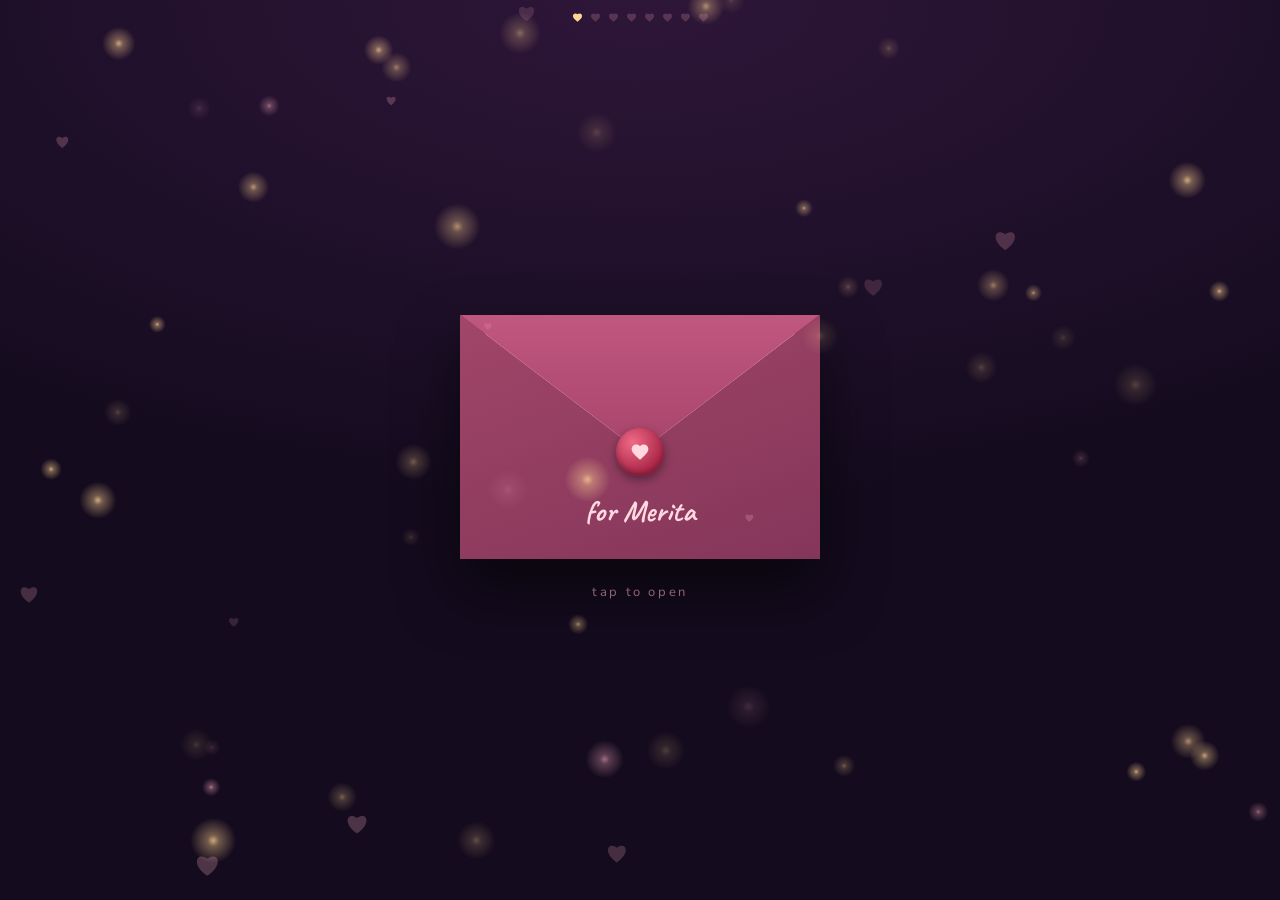
==== commit 5fb7d88a: "Update merita.html" ====
--- a/merita.html
+++ b/merita.html
@@ -814,7 +814,7 @@
 
   /* ---------- countdown, progress hearts, bunting, love meter, open-when ---------- */
   /* Mangsir 10, 2083 BS = 26 Nov 2026. 00:00 in Nepal (UTC+5:45) is 18:15 UTC the day before. */
-  var UNLOCK = Date.UTC(2026, 10, 25, 18, 15, 0);
+  var UNLOCK = Date.UTC(2026, 10, 25, 18, 16, 0);
   var cdTimer = 0, cdLast = {};
   var cdEls = { d: $('#cdD'), h: $('#cdH'), m: $('#cdM'), s: $('#cdS') };
   function setCd(k, v) {
